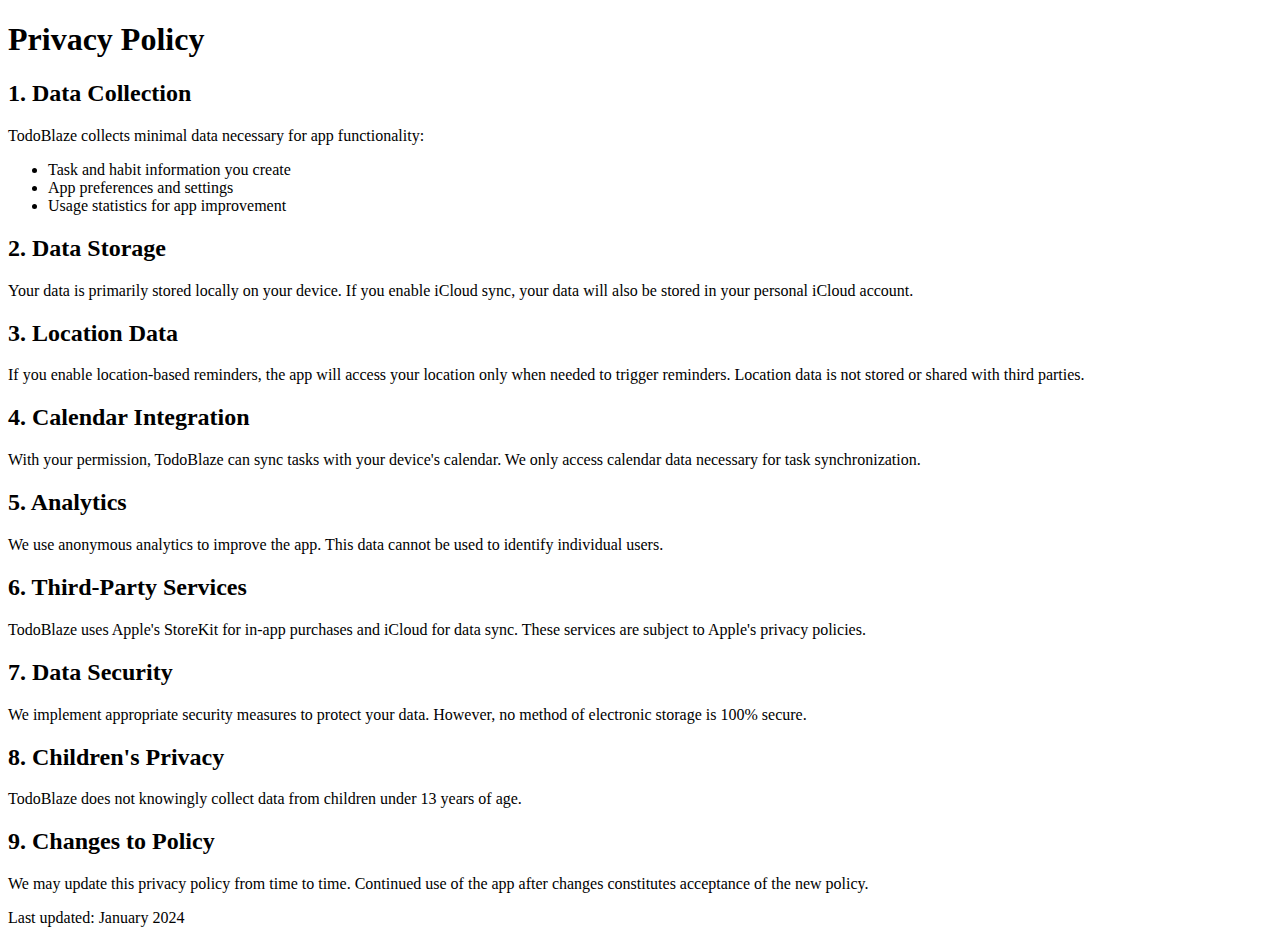
==== privacy.html @ ed40a9dc "Create privacy.html" ====
<!DOCTYPE html>
<html lang="en">
<head>
    <meta charset="UTF-8">
    <meta name="viewport" content="width=device-width, initial-scale=1.0">
    <title>TodoBlaze - Privacy Policy</title>
    <link rel="stylesheet" href="styles.css">
</head>
<body>
    <div class="container">
        <h1>Privacy Policy</h1>
        
        <h2>1. Data Collection</h2>
        <p>TodoBlaze collects minimal data necessary for app functionality:</p>
        <ul>
            <li>Task and habit information you create</li>
            <li>App preferences and settings</li>
            <li>Usage statistics for app improvement</li>
        </ul>
        
        <h2>2. Data Storage</h2>
        <p>Your data is primarily stored locally on your device. If you enable iCloud sync, your data will also be stored in your personal iCloud account.</p>
        
        <h2>3. Location Data</h2>
        <p>If you enable location-based reminders, the app will access your location only when needed to trigger reminders. Location data is not stored or shared with third parties.</p>
        
        <h2>4. Calendar Integration</h2>
        <p>With your permission, TodoBlaze can sync tasks with your device's calendar. We only access calendar data necessary for task synchronization.</p>
        
        <h2>5. Analytics</h2>
        <p>We use anonymous analytics to improve the app. This data cannot be used to identify individual users.</p>
        
        <h2>6. Third-Party Services</h2>
        <p>TodoBlaze uses Apple's StoreKit for in-app purchases and iCloud for data sync. These services are subject to Apple's privacy policies.</p>
        
        <h2>7. Data Security</h2>
        <p>We implement appropriate security measures to protect your data. However, no method of electronic storage is 100% secure.</p>
        
        <h2>8. Children's Privacy</h2>
        <p>TodoBlaze does not knowingly collect data from children under 13 years of age.</p>
        
        <h2>9. Changes to Policy</h2>
        <p>We may update this privacy policy from time to time. Continued use of the app after changes constitutes acceptance of the new policy.</p>
        
        <div class="last-updated">
            Last updated: January 2024
        </div>
    </div>
</body>
</html>
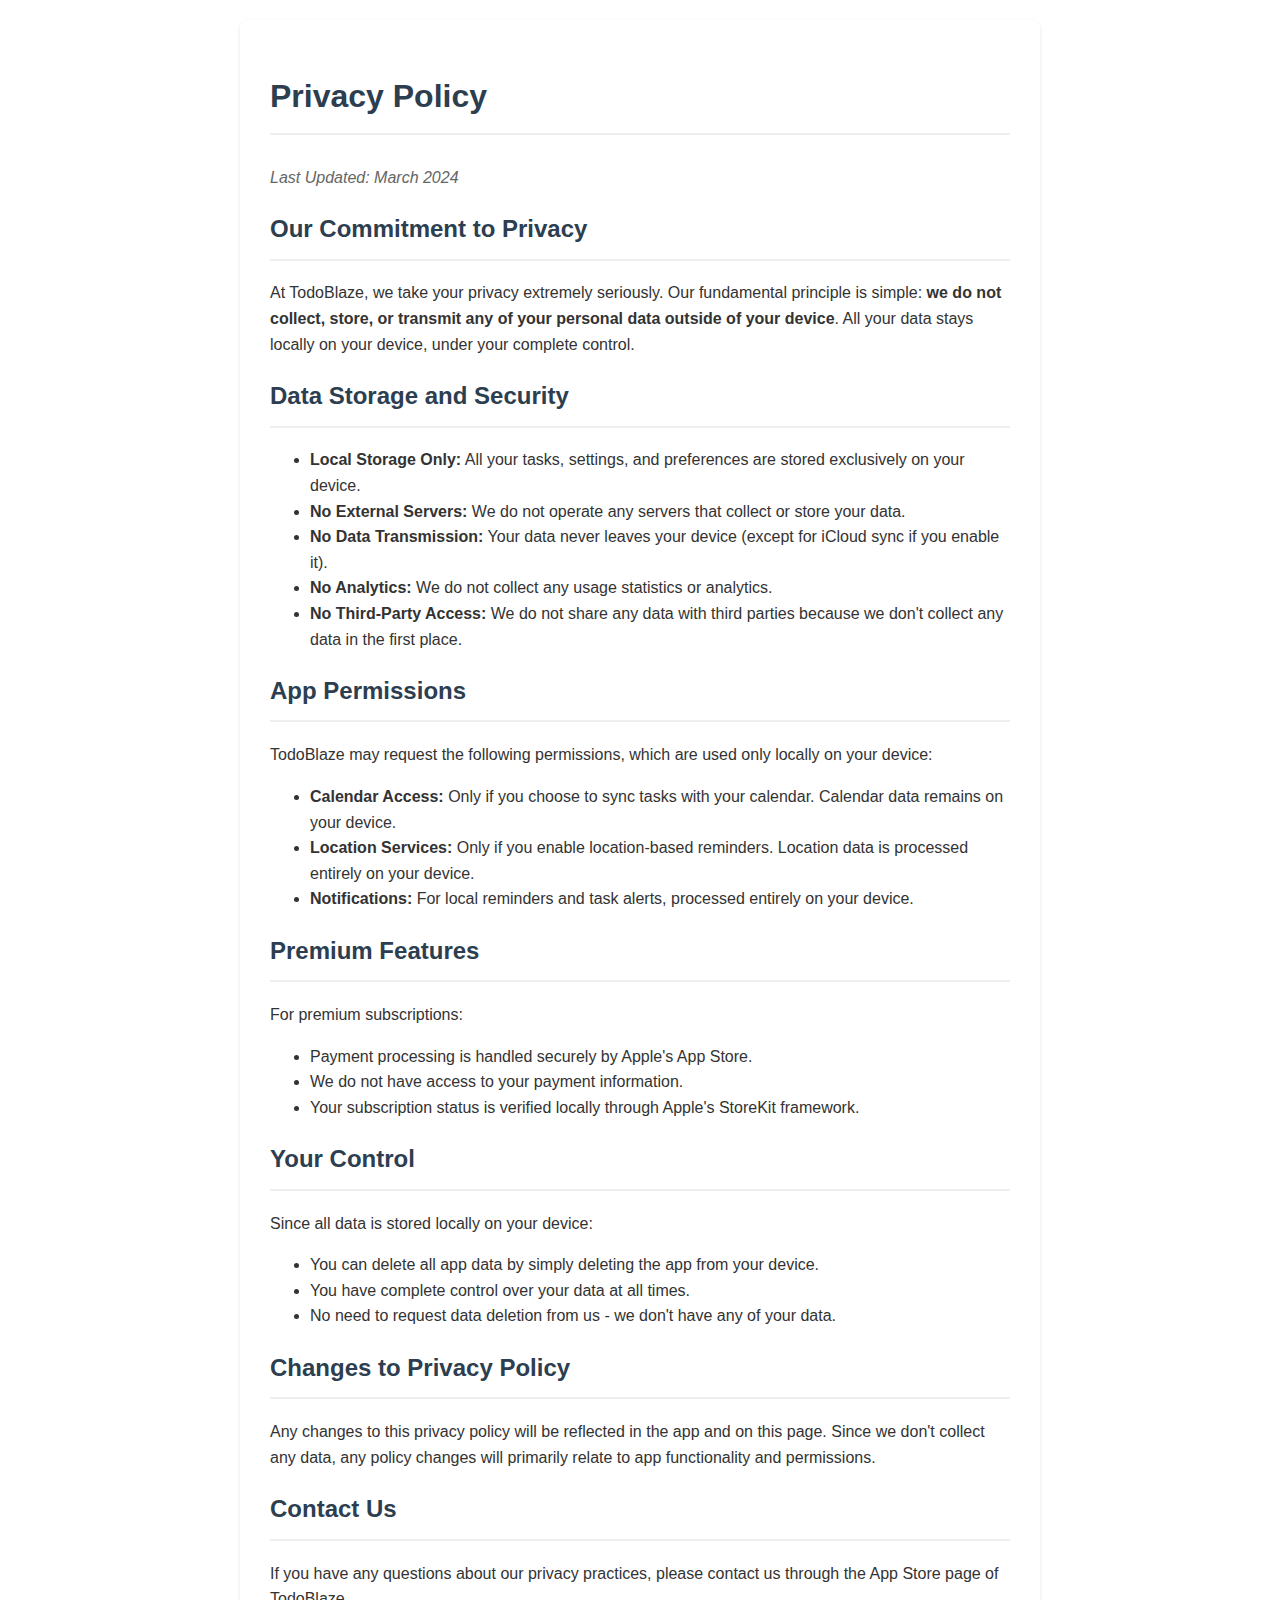
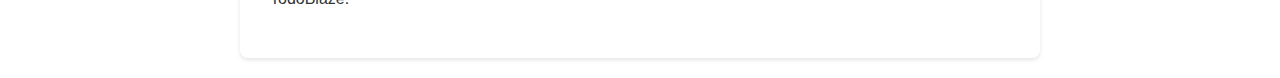
==== commit 9496895f: "Update privacy.html" ====
--- a/privacy.html
+++ b/privacy.html
@@ -3,48 +3,69 @@
 <head>
     <meta charset="UTF-8">
     <meta name="viewport" content="width=device-width, initial-scale=1.0">
-    <title>TodoBlaze - Privacy Policy</title>
+    <title>TodoBlaze Privacy Policy</title>
     <link rel="stylesheet" href="styles.css">
 </head>
 <body>
     <div class="container">
         <h1>Privacy Policy</h1>
-        
-        <h2>1. Data Collection</h2>
-        <p>TodoBlaze collects minimal data necessary for app functionality:</p>
-        <ul>
-            <li>Task and habit information you create</li>
-            <li>App preferences and settings</li>
-            <li>Usage statistics for app improvement</li>
-        </ul>
-        
-        <h2>2. Data Storage</h2>
-        <p>Your data is primarily stored locally on your device. If you enable iCloud sync, your data will also be stored in your personal iCloud account.</p>
-        
-        <h2>3. Location Data</h2>
-        <p>If you enable location-based reminders, the app will access your location only when needed to trigger reminders. Location data is not stored or shared with third parties.</p>
-        
-        <h2>4. Calendar Integration</h2>
-        <p>With your permission, TodoBlaze can sync tasks with your device's calendar. We only access calendar data necessary for task synchronization.</p>
-        
-        <h2>5. Analytics</h2>
-        <p>We use anonymous analytics to improve the app. This data cannot be used to identify individual users.</p>
-        
-        <h2>6. Third-Party Services</h2>
-        <p>TodoBlaze uses Apple's StoreKit for in-app purchases and iCloud for data sync. These services are subject to Apple's privacy policies.</p>
-        
-        <h2>7. Data Security</h2>
-        <p>We implement appropriate security measures to protect your data. However, no method of electronic storage is 100% secure.</p>
-        
-        <h2>8. Children's Privacy</h2>
-        <p>TodoBlaze does not knowingly collect data from children under 13 years of age.</p>
-        
-        <h2>9. Changes to Policy</h2>
-        <p>We may update this privacy policy from time to time. Continued use of the app after changes constitutes acceptance of the new policy.</p>
-        
-        <div class="last-updated">
-            Last updated: January 2024
-        </div>
+        <p class="last-updated">Last Updated: March 2024</p>
+
+        <section>
+            <h2>Our Commitment to Privacy</h2>
+            <p>At TodoBlaze, we take your privacy extremely seriously. Our fundamental principle is simple: <strong>we do not collect, store, or transmit any of your personal data outside of your device</strong>. All your data stays locally on your device, under your complete control.</p>
+        </section>
+
+        <section>
+            <h2>Data Storage and Security</h2>
+            <ul>
+                <li><strong>Local Storage Only:</strong> All your tasks, settings, and preferences are stored exclusively on your device.</li>
+                <li><strong>No External Servers:</strong> We do not operate any servers that collect or store your data.</li>
+                <li><strong>No Data Transmission:</strong> Your data never leaves your device (except for iCloud sync if you enable it).</li>
+                <li><strong>No Analytics:</strong> We do not collect any usage statistics or analytics.</li>
+                <li><strong>No Third-Party Access:</strong> We do not share any data with third parties because we don't collect any data in the first place.</li>
+            </ul>
+        </section>
+
+        <section>
+            <h2>App Permissions</h2>
+            <p>TodoBlaze may request the following permissions, which are used only locally on your device:</p>
+            <ul>
+                <li><strong>Calendar Access:</strong> Only if you choose to sync tasks with your calendar. Calendar data remains on your device.</li>
+                <li><strong>Location Services:</strong> Only if you enable location-based reminders. Location data is processed entirely on your device.</li>
+                <li><strong>Notifications:</strong> For local reminders and task alerts, processed entirely on your device.</li>
+            </ul>
+        </section>
+
+        <section>
+            <h2>Premium Features</h2>
+            <p>For premium subscriptions:</p>
+            <ul>
+                <li>Payment processing is handled securely by Apple's App Store.</li>
+                <li>We do not have access to your payment information.</li>
+                <li>Your subscription status is verified locally through Apple's StoreKit framework.</li>
+            </ul>
+        </section>
+
+        <section>
+            <h2>Your Control</h2>
+            <p>Since all data is stored locally on your device:</p>
+            <ul>
+                <li>You can delete all app data by simply deleting the app from your device.</li>
+                <li>You have complete control over your data at all times.</li>
+                <li>No need to request data deletion from us - we don't have any of your data.</li>
+            </ul>
+        </section>
+
+        <section>
+            <h2>Changes to Privacy Policy</h2>
+            <p>Any changes to this privacy policy will be reflected in the app and on this page. Since we don't collect any data, any policy changes will primarily relate to app functionality and permissions.</p>
+        </section>
+
+        <section>
+            <h2>Contact Us</h2>
+            <p>If you have any questions about our privacy practices, please contact us through the App Store page of TodoBlaze.</p>
+        </section>
     </div>
 </body>
 </html>
--- a/styles.css
+++ b/styles.css
@@ -0,0 +1,47 @@
+body {
+    font-family: -apple-system, BlinkMacSystemFont, "Segoe UI", Roboto, Helvetica, Arial, sans-serif;
+    line-height: 1.6;
+    max-width: 800px;
+    margin: 0 auto;
+    padding: 20px;
+    color: #333;
+}
+
+h1, h2 {
+    color: #2c3e50;
+    border-bottom: 2px solid #eee;
+    padding-bottom: 10px;
+}
+
+.container {
+    background: white;
+    padding: 30px;
+    border-radius: 8px;
+    box-shadow: 0 2px 4px rgba(0,0,0,0.1);
+}
+
+.last-updated {
+    color: #666;
+    font-style: italic;
+    margin-top: 30px;
+}
+
+@media (prefers-color-scheme: dark) {
+    body {
+        background-color: #1a1a1a;
+        color: #e0e0e0;
+    }
+    
+    .container {
+        background: #2d2d2d;
+    }
+    
+    h1, h2 {
+        color: #e0e0e0;
+        border-bottom-color: #444;
+    }
+    
+    .last-updated {
+        color: #999;
+    }
+}
